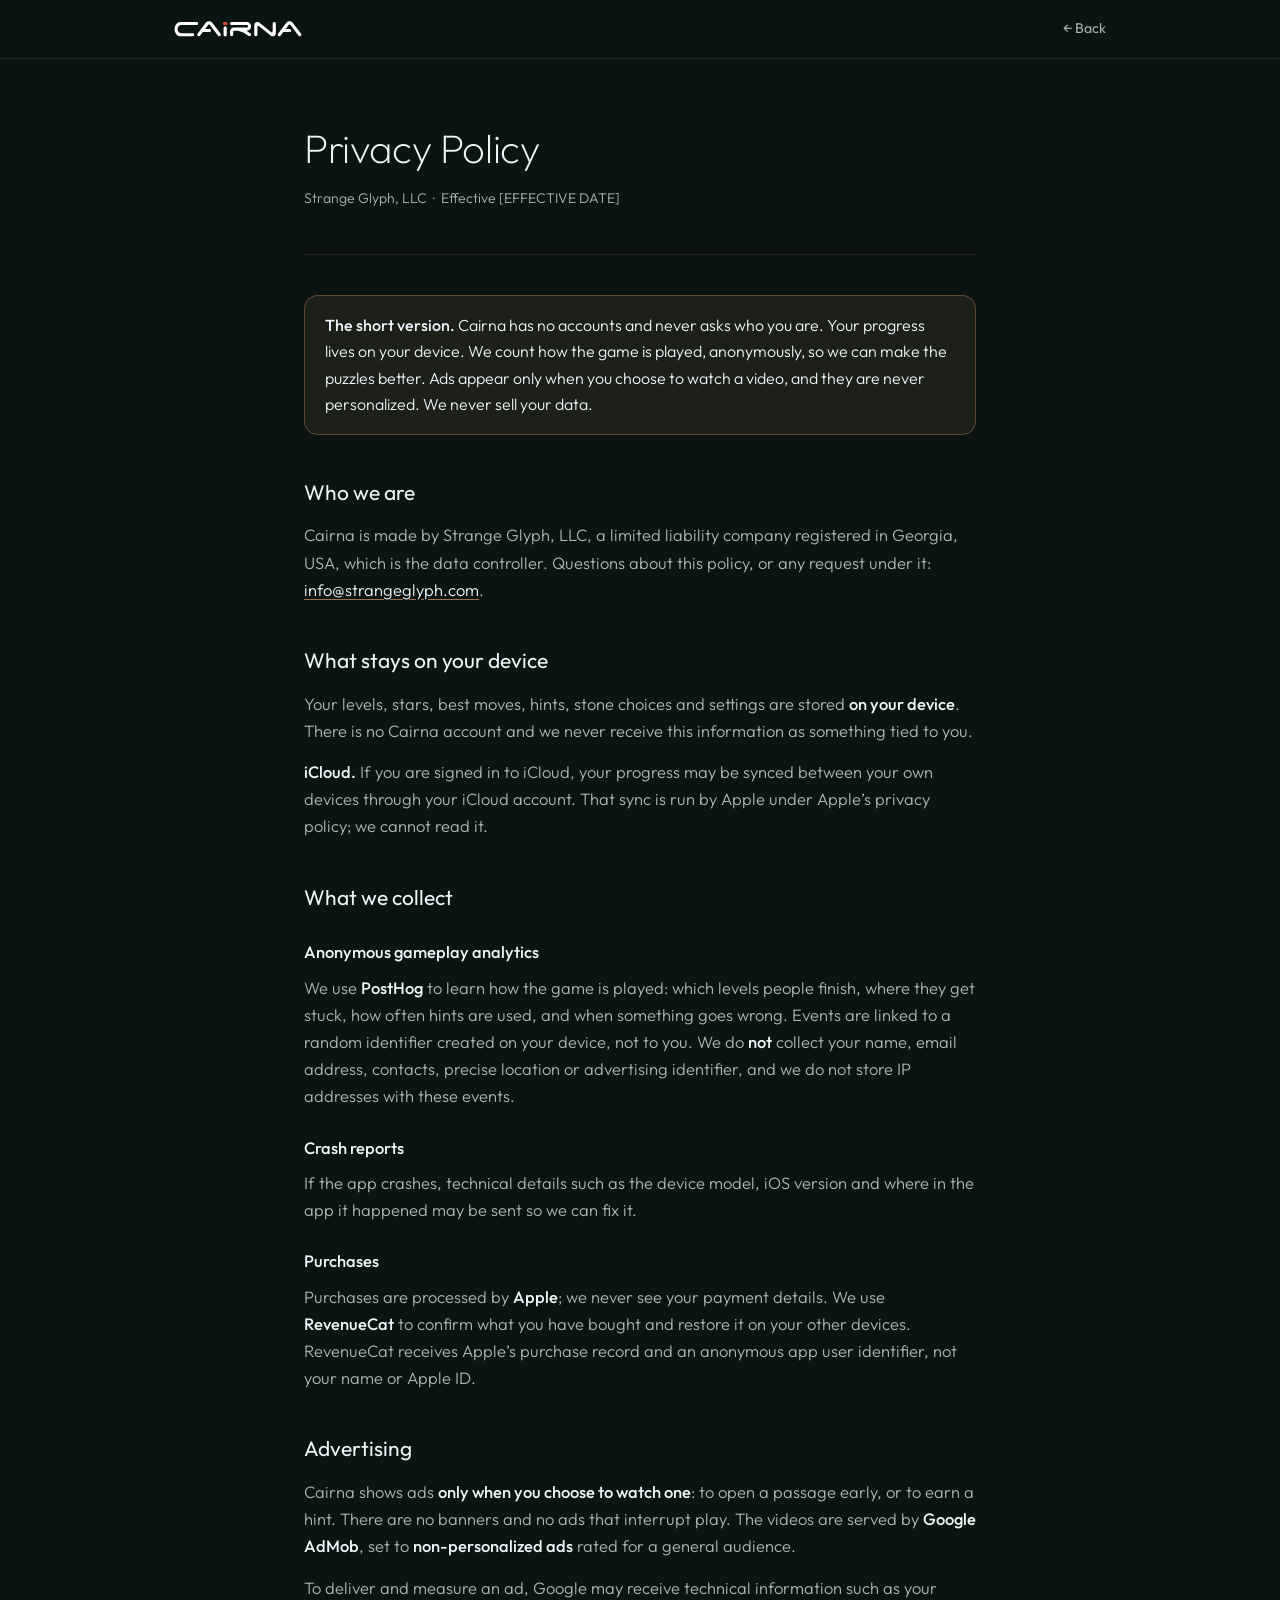
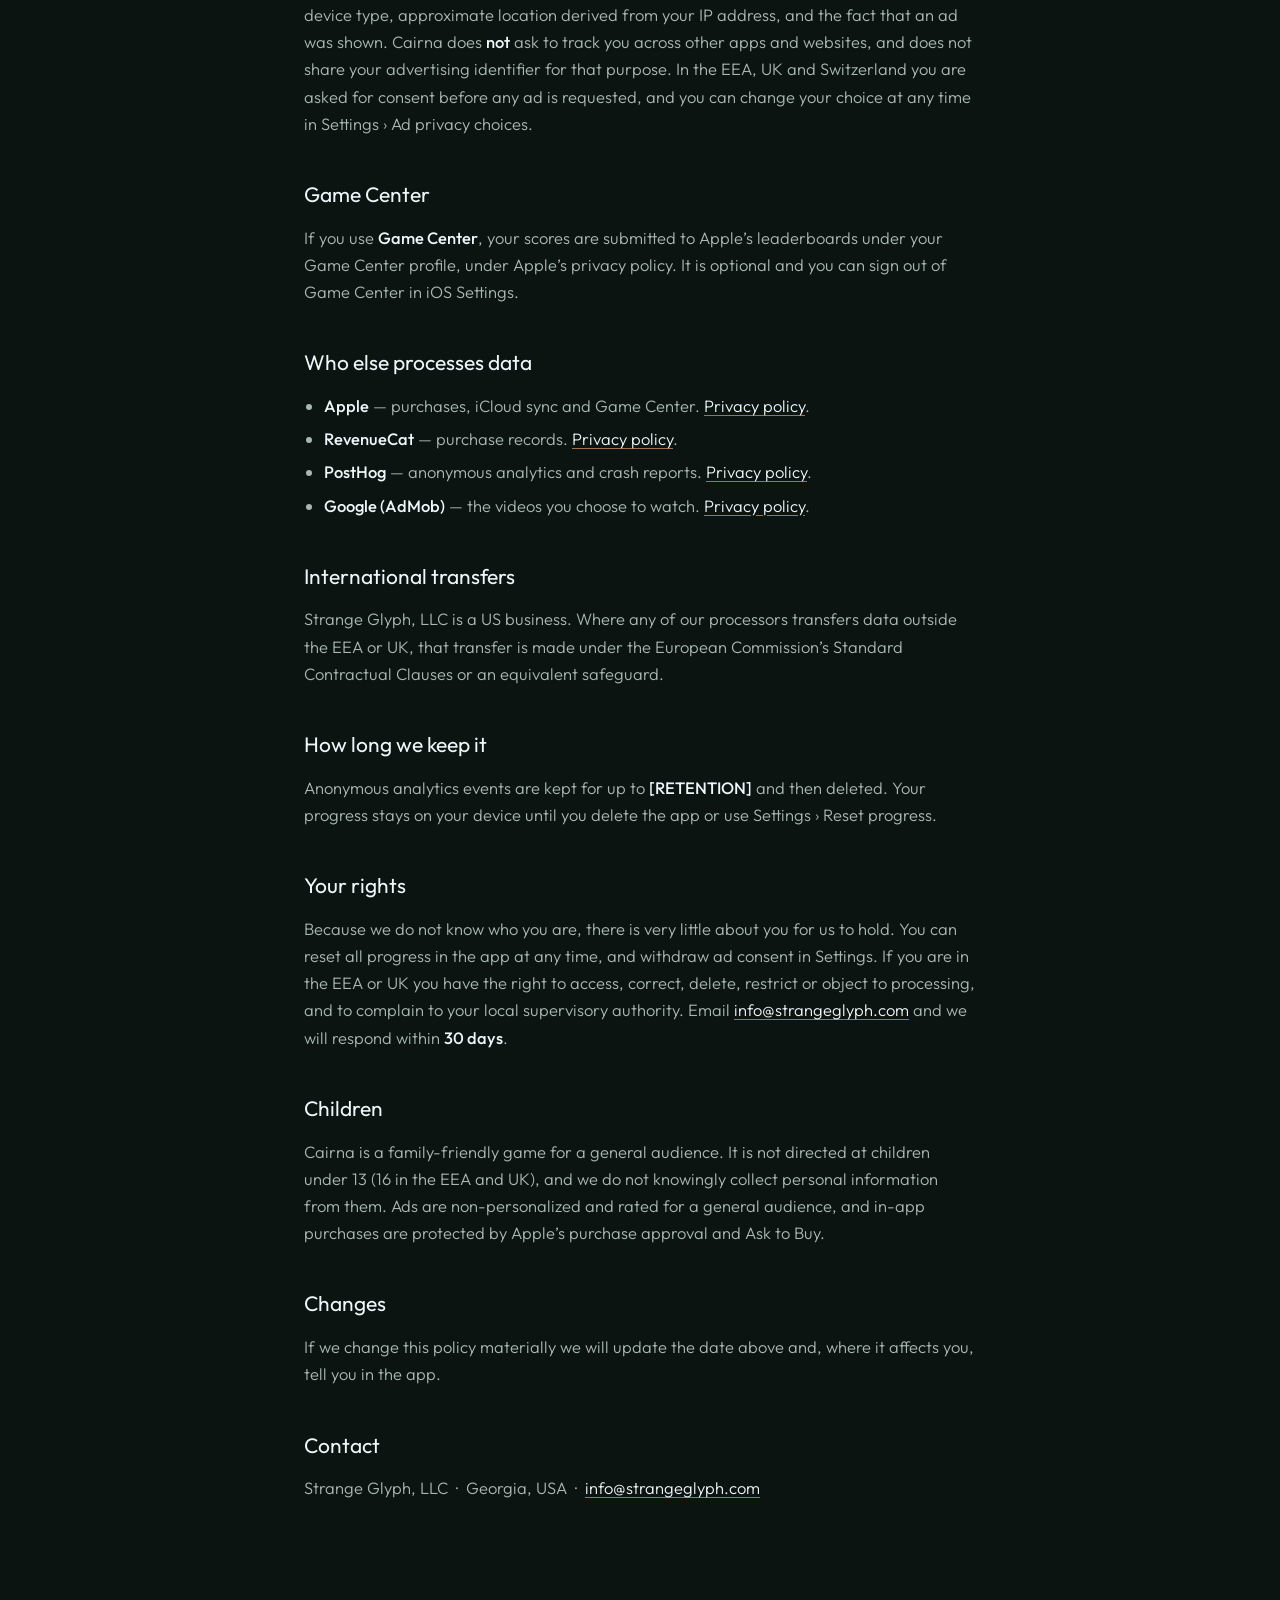
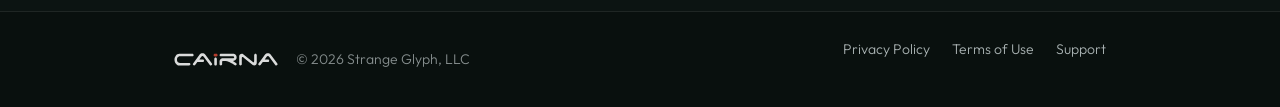
==== privacy.html @ 67776b70 "Cairna marketing site: landing, privacy, terms, support (Dive Tend template, Cairna brand) Co-Author" ====
<!DOCTYPE html>
<html lang="en">
<head>
  <meta charset="UTF-8" />
  <meta name="viewport" content="width=device-width, initial-scale=1.0" />
  <title>Privacy Policy — Cairna</title>
  <meta name="description" content="Cairna privacy policy." />
  <meta name="theme-color" content="#0c1412" />
  <link rel="icon" type="image/png" sizes="32x32" href="favicon.png" />
  <link rel="apple-touch-icon" sizes="180x180" href="apple-touch-icon.png" />
  <meta property="og:image" content="https://cairnagame.com/og-image.jpg" />
  <link rel="preconnect" href="https://fonts.googleapis.com" />
  <link rel="preconnect" href="https://fonts.gstatic.com" crossorigin />
  <link href="https://fonts.googleapis.com/css2?family=Outfit:wght@200;300;400;500&display=swap" rel="stylesheet" />
  <link rel="stylesheet" href="styles.css" />
</head>
<body>

<nav>
  <div class="nav-inner">
    <a href="/" class="nav-logo"><img src="wordmark-white.svg" alt="Cairna" /></a>
    <a href="/" class="nav-back">&larr; Back</a>
  </div>
</nav>

<div class="wrap">
  <div class="page-header">
    <h1>Privacy Policy</h1>
    <p>Strange Glyph, LLC &nbsp;&middot;&nbsp; Effective [EFFECTIVE DATE]</p>
  </div>

  <div class="callout">
    <strong>The short version.</strong> Cairna has no accounts and never asks who you are. Your progress lives on your device. We count how the game is played, anonymously, so we can make the puzzles better. Ads appear only when you choose to watch a video, and they are never personalized. We never sell your data.
  </div>

  <h2>Who we are</h2>
  <p>Cairna is made by Strange Glyph, LLC, a limited liability company registered in Georgia, USA, which is the data controller. Questions about this policy, or any request under it: <a href="mailto:info@strangeglyph.com">info@strangeglyph.com</a>.</p>

  <h2>What stays on your device</h2>
  <p>Your levels, stars, best moves, hints, stone choices and settings are stored <strong>on your device</strong>. There is no Cairna account and we never receive this information as something tied to you.</p>
  <p><strong>iCloud.</strong> If you are signed in to iCloud, your progress may be synced between your own devices through your iCloud account. That sync is run by Apple under Apple&rsquo;s privacy policy; we cannot read it.</p>

  <h2>What we collect</h2>
  <h3>Anonymous gameplay analytics</h3>
  <p>We use <strong>PostHog</strong> to learn how the game is played: which levels people finish, where they get stuck, how often hints are used, and when something goes wrong. Events are linked to a random identifier created on your device, not to you. We do <strong>not</strong> collect your name, email address, contacts, precise location or advertising identifier, and we do not store IP addresses with these events.</p>
  <h3>Crash reports</h3>
  <p>If the app crashes, technical details such as the device model, iOS version and where in the app it happened may be sent so we can fix it.</p>
  <h3>Purchases</h3>
  <p>Purchases are processed by <strong>Apple</strong>; we never see your payment details. We use <strong>RevenueCat</strong> to confirm what you have bought and restore it on your other devices. RevenueCat receives Apple&rsquo;s purchase record and an anonymous app user identifier, not your name or Apple ID.</p>

  <h2>Advertising</h2>
  <p>Cairna shows ads <strong>only when you choose to watch one</strong>: to open a passage early, or to earn a hint. There are no banners and no ads that interrupt play. The videos are served by <strong>Google AdMob</strong>, set to <strong>non-personalized ads</strong> rated for a general audience.</p>
  <p>To deliver and measure an ad, Google may receive technical information such as your device type, approximate location derived from your IP address, and the fact that an ad was shown. Cairna does <strong>not</strong> ask to track you across other apps and websites, and does not share your advertising identifier for that purpose. In the EEA, UK and Switzerland you are asked for consent before any ad is requested, and you can change your choice at any time in Settings &rsaquo; Ad privacy choices.</p>

  <h2>Game Center</h2>
  <p>If you use <strong>Game Center</strong>, your scores are submitted to Apple&rsquo;s leaderboards under your Game Center profile, under Apple&rsquo;s privacy policy. It is optional and you can sign out of Game Center in iOS Settings.</p>

  <h2>Who else processes data</h2>
  <ul>
    <li><strong>Apple</strong> &mdash; purchases, iCloud sync and Game Center. <a href="https://www.apple.com/legal/privacy/" target="_blank" rel="noopener">Privacy policy</a>.</li>
    <li><strong>RevenueCat</strong> &mdash; purchase records. <a href="https://www.revenuecat.com/privacy" target="_blank" rel="noopener">Privacy policy</a>.</li>
    <li><strong>PostHog</strong> &mdash; anonymous analytics and crash reports. <a href="https://posthog.com/privacy" target="_blank" rel="noopener">Privacy policy</a>.</li>
    <li><strong>Google (AdMob)</strong> &mdash; the videos you choose to watch. <a href="https://policies.google.com/privacy" target="_blank" rel="noopener">Privacy policy</a>.</li>
  </ul>

  <h2>International transfers</h2>
  <p>Strange Glyph, LLC is a US business. Where any of our processors transfers data outside the EEA or UK, that transfer is made under the European Commission&rsquo;s Standard Contractual Clauses or an equivalent safeguard.</p>

  <h2>How long we keep it</h2>
  <p>Anonymous analytics events are kept for up to <strong>[RETENTION]</strong> and then deleted. Your progress stays on your device until you delete the app or use Settings &rsaquo; Reset progress.</p>

  <h2>Your rights</h2>
  <p>Because we do not know who you are, there is very little about you for us to hold. You can reset all progress in the app at any time, and withdraw ad consent in Settings. If you are in the EEA or UK you have the right to access, correct, delete, restrict or object to processing, and to complain to your local supervisory authority. Email <a href="mailto:info@strangeglyph.com">info@strangeglyph.com</a> and we will respond within <strong>30 days</strong>.</p>

  <h2>Children</h2>
  <p>Cairna is a family-friendly game for a general audience. It is not directed at children under 13 (16 in the EEA and UK), and we do not knowingly collect personal information from them. Ads are non-personalized and rated for a general audience, and in-app purchases are protected by Apple&rsquo;s purchase approval and Ask to Buy.</p>

  <h2>Changes</h2>
  <p>If we change this policy materially we will update the date above and, where it affects you, tell you in the app.</p>

  <h2>Contact</h2>
  <p>Strange Glyph, LLC &nbsp;&middot;&nbsp; Georgia, USA &nbsp;&middot;&nbsp; <a href="mailto:info@strangeglyph.com">info@strangeglyph.com</a></p>

</div>

<footer>
  <div class="footer-inner">
    <div class="footer-left">
      <a href="/" class="footer-mark"><img src="wordmark-white.svg" alt="Cairna" /></a>
      <div class="footer-copy">&copy; 2026 Strange Glyph, LLC</div>
    </div>
    <ul class="footer-links">
      <li><a href="privacy.html">Privacy Policy</a></li>
      <li><a href="terms.html">Terms of Use</a></li>
      <li><a href="support.html">Support</a></li>
    </ul>
  </div>
</footer>

</body>
</html>
---- styles.css ----
/* Cairna — marketing site, the document pages (privacy.html, terms.html, support.html).
 *
 * Same page vocabulary as the Dive Tend and ClearNight sites, in Cairna's own
 * brand: dark forest tones and Outfit. Dark like index.html, so following a footer
 * link never flips the reader from a dark page to a white one. The tokens match
 * index.html's names so the two cannot drift on color. index.html keeps its own
 * inline styles and does not link this file.
 */

*, *::before, *::after { box-sizing: border-box; margin: 0; padding: 0; }

:root {
  --bg: #0c1412;
  --card: rgba(255,255,255,0.045);
  --border: rgba(255,255,255,0.09);
  --ink: #edf6f8;
  --sub: #a8b7b2;          /* a touch lighter than the landing page: long reading */
  --acc: #ffb37a;
  --font: 'Outfit', system-ui, -apple-system, sans-serif;
}

html { scroll-behavior: smooth; }

body {
  background: var(--bg); color: var(--ink); font-family: var(--font);
  font-size: 16.5px; line-height: 1.65; font-weight: 300;
  -webkit-font-smoothing: antialiased;
}

/* ---------- chrome ---------- */

nav {
  position: sticky; top: 0; z-index: 100;
  background: rgba(12,20,18,0.8); backdrop-filter: saturate(160%) blur(16px);
  border-bottom: 1px solid var(--border);
}
.nav-inner { max-width: 980px; margin: 0 auto; padding: 0 24px; height: 58px; display: flex; align-items: center; gap: 24px; }
.nav-logo { display: flex; align-items: center; text-decoration: none; }
.nav-logo img { height: 16px; width: auto; display: block; }
/* A document page gets the mark and one way back; Privacy, Terms and Support all live in the footer. */
.nav-back { margin-left: auto; font-size: 14px; font-weight: 400; color: var(--sub); text-decoration: none; }
.nav-back:hover { color: var(--ink); }

footer { border-top: 1px solid var(--border); background: #09100e; color: rgba(237,246,248,0.55); }
.footer-inner { max-width: 980px; margin: 0 auto; padding: 26px 24px; display: flex; align-items: center; justify-content: space-between; gap: 18px; flex-wrap: wrap; font-size: 14px; }
.footer-left { display: flex; align-items: center; gap: 18px; flex-wrap: wrap; }
.footer-mark img { height: 13px; width: auto; display: block; opacity: 0.85; }
.footer-links { display: flex; gap: 22px; list-style: none; }
.footer-links a { color: rgba(237,246,248,0.7); text-decoration: none; }
.footer-links a:hover { color: #fff; }

/* ---------- document pages ---------- */

.wrap { max-width: 720px; margin: 0 auto; padding: 56px 24px 96px; }

.page-header { margin-bottom: 40px; padding-bottom: 30px; border-bottom: 1px solid var(--border); }
.page-header h1 { font-size: 40px; font-weight: 200; letter-spacing: -0.01em; margin-bottom: 6px; }
.page-header p { font-size: 14px; color: var(--sub); }

h2 { font-size: 21px; font-weight: 400; color: var(--ink); margin: 40px 0 12px; }
h3 { font-size: 16.5px; font-weight: 500; color: var(--ink); margin: 24px 0 8px; }

p { margin-bottom: 14px; color: var(--sub); }
strong { color: var(--ink); font-weight: 500; }

ul { margin: 0 0 14px 20px; color: var(--sub); }
ul li { margin-bottom: 6px; }

/* The ink carries the link and the underline does the rest; the accent alone is too light for body links. */
a { color: var(--ink); text-decoration: underline; text-decoration-color: rgba(255,179,122,0.6); text-underline-offset: 3px; }
a:hover { text-decoration-color: var(--acc); }

.callout {
  background: rgba(255,179,122,0.07); border: 1px solid rgba(255,179,122,0.28);
  border-radius: 14px; padding: 16px 20px; margin: 24px 0; font-size: 16px;
}
.callout p:last-child { margin-bottom: 0; }

table { width: 100%; border-collapse: collapse; margin: 18px 0 22px; font-size: 15px; }
th, td { text-align: left; padding: 10px 12px; border-bottom: 1px solid var(--border); }
th { color: var(--ink); font-weight: 500; font-size: 12px; text-transform: uppercase; letter-spacing: 0.08em; }
td { color: var(--sub); }

/* Support: question and answer blocks */
.faq { margin-top: 8px; }
.faq h3 { margin-top: 30px; }

.contact-card {
  background: var(--card); border: 1px solid var(--border); border-radius: 18px;
  padding: 22px 24px; margin: 8px 0 12px;
}
.contact-card .big { font-size: 22px; font-weight: 300; color: var(--ink); }

@media (max-width: 560px) {
  .wrap { padding: 40px 20px 72px; }
  .page-header h1 { font-size: 32px; }
}
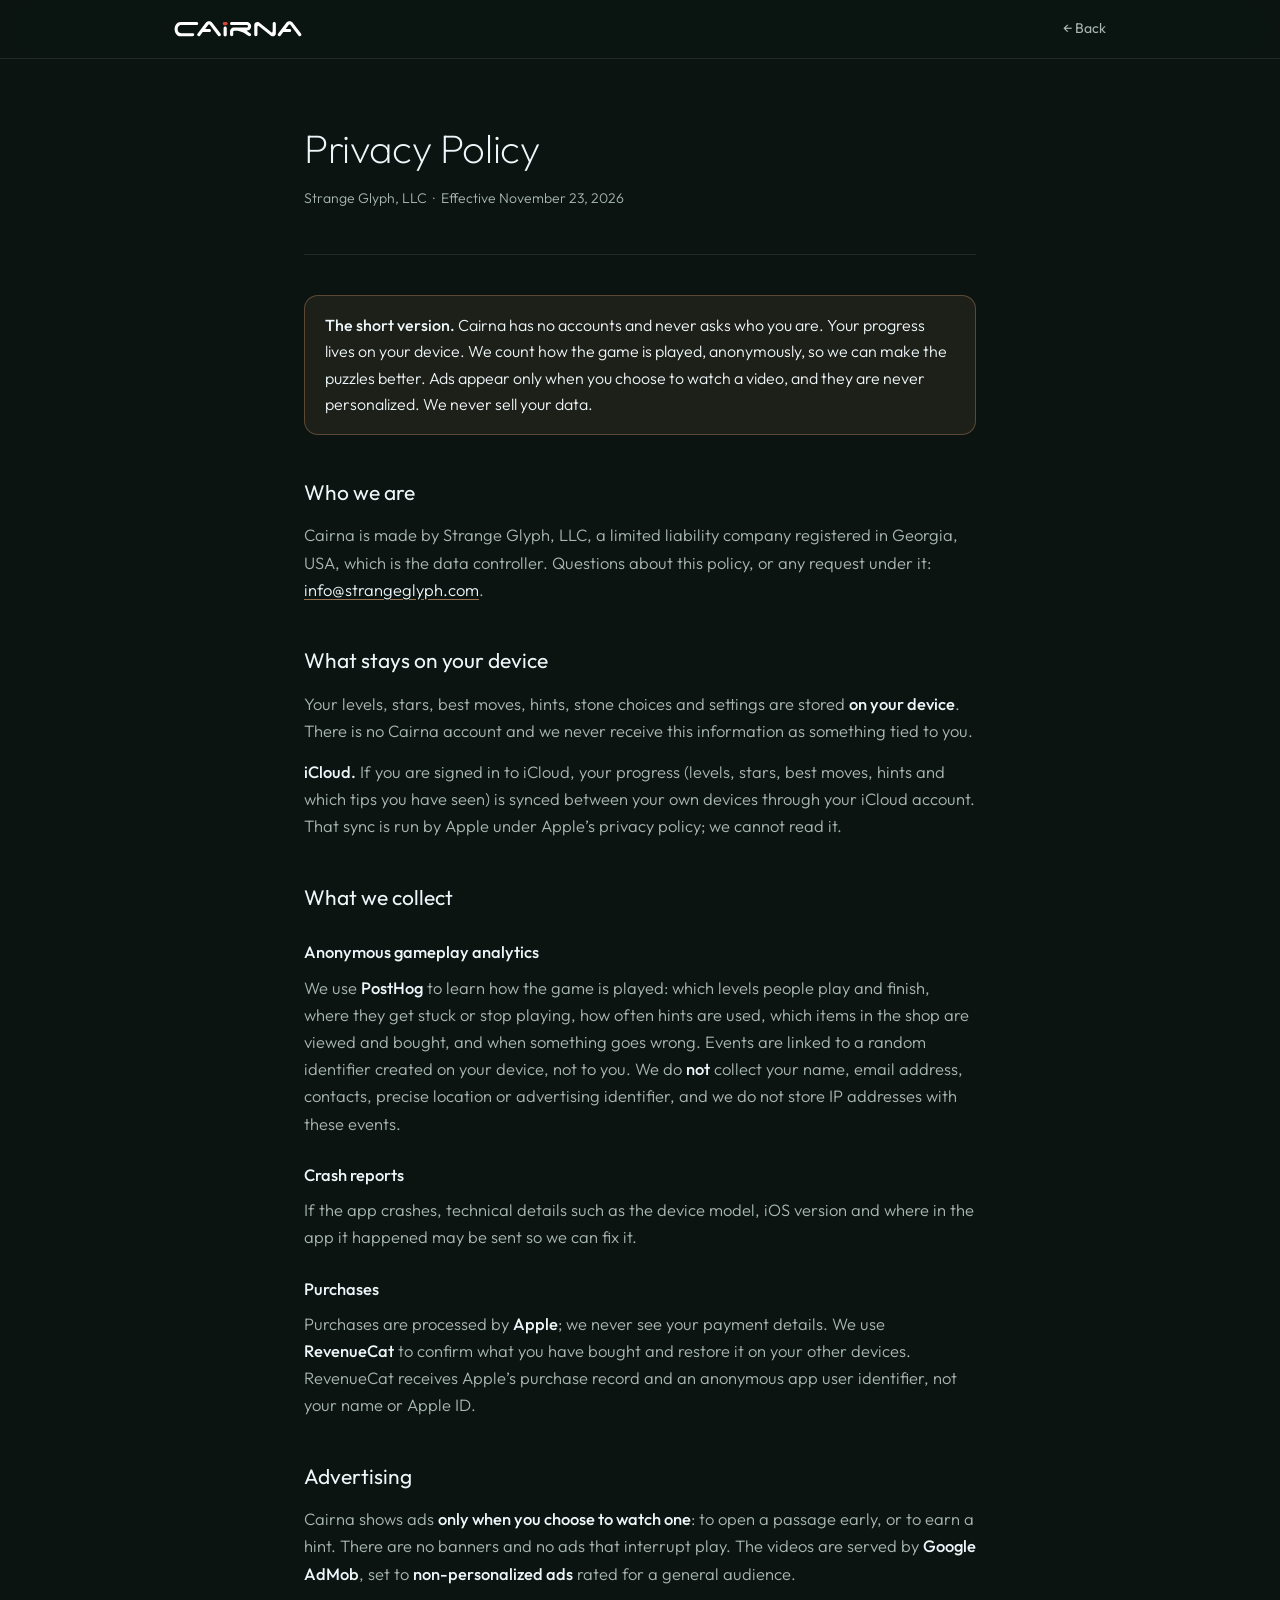
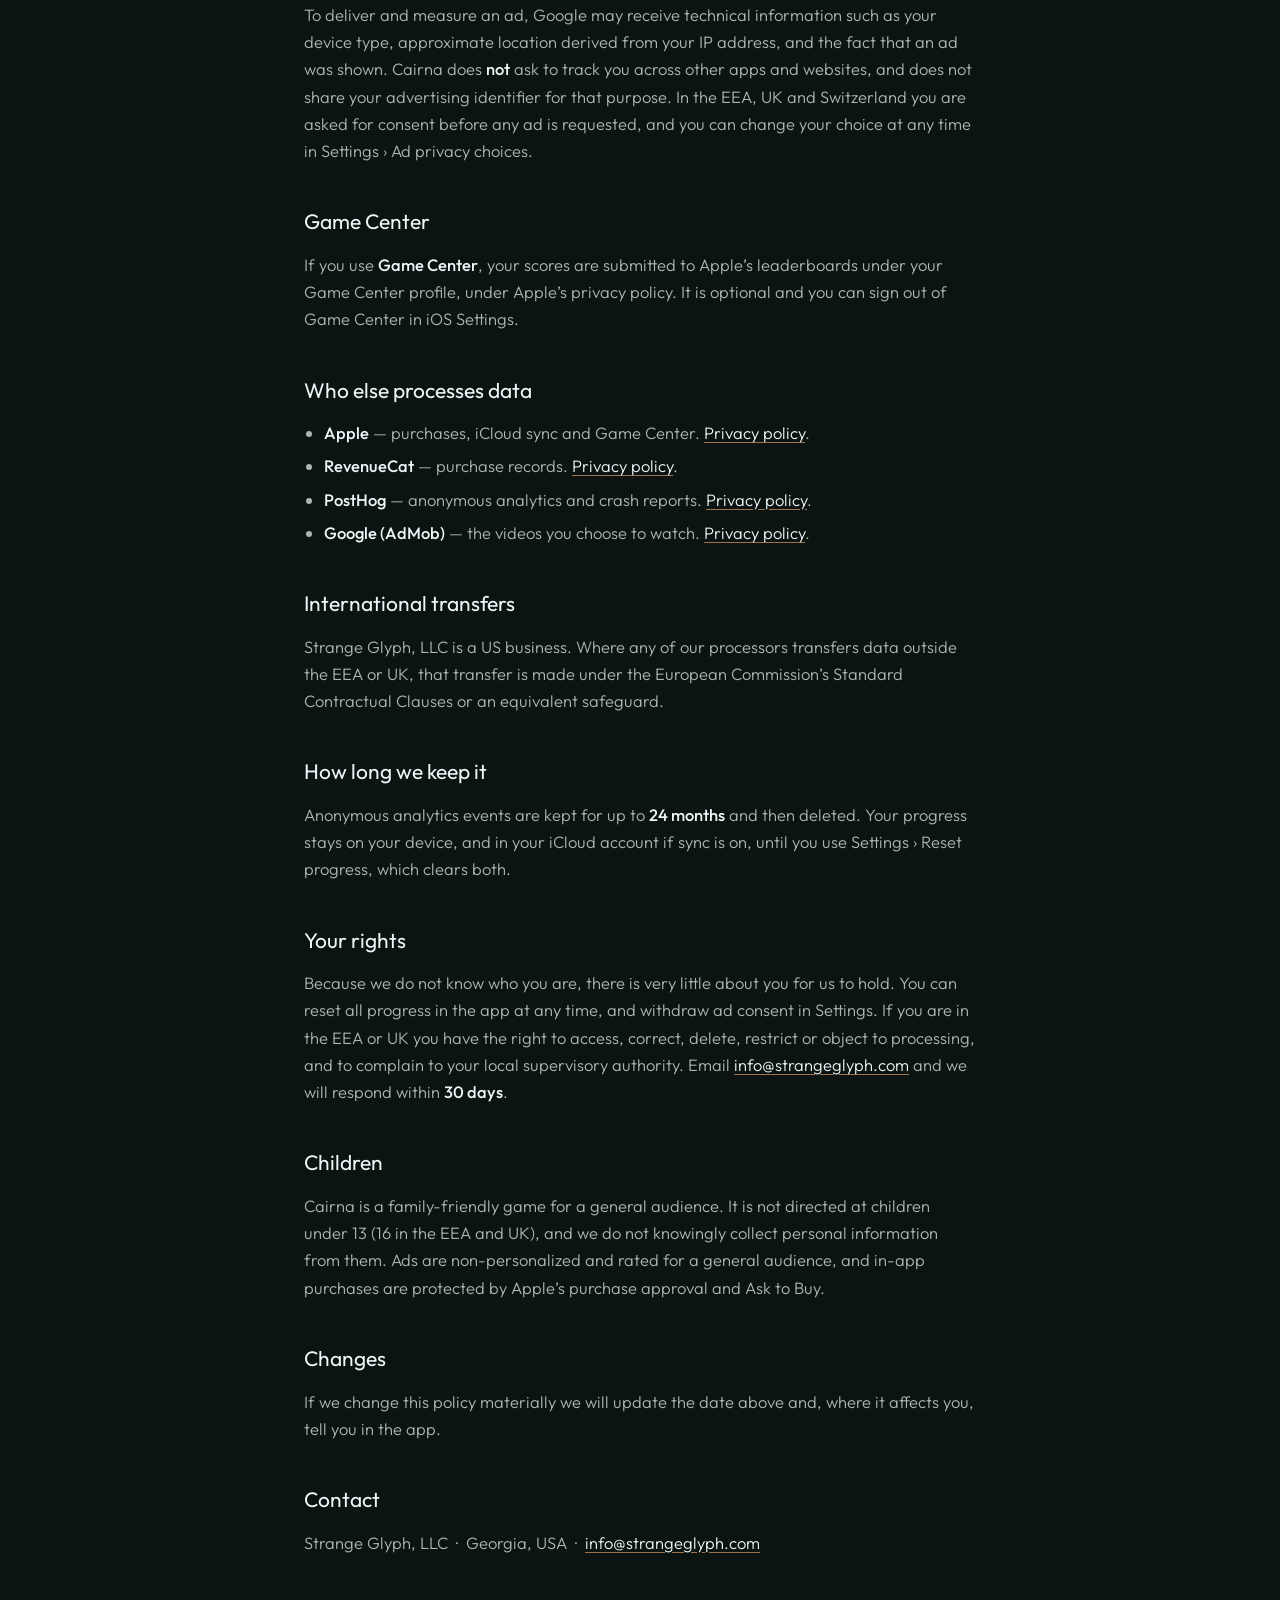
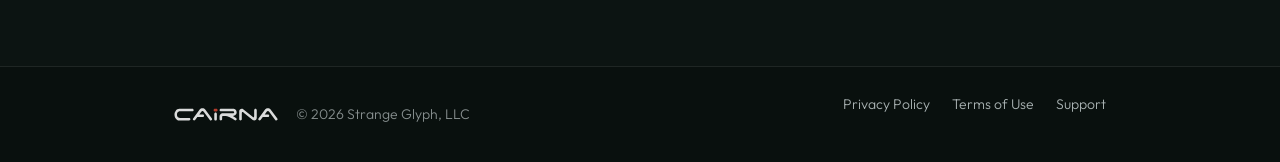
==== commit 2aa22695: "Privacy policy: effective date, 24-month retention, iCloud sync and analytics as built" ====
--- a/privacy.html
+++ b/privacy.html
@@ -26,7 +26,7 @@
 <div class="wrap">
   <div class="page-header">
     <h1>Privacy Policy</h1>
-    <p>Strange Glyph, LLC &nbsp;&middot;&nbsp; Effective [EFFECTIVE DATE]</p>
+    <p>Strange Glyph, LLC &nbsp;&middot;&nbsp; Effective November 23, 2026</p>
   </div>
 
   <div class="callout">
@@ -38,11 +38,11 @@
 
   <h2>What stays on your device</h2>
   <p>Your levels, stars, best moves, hints, stone choices and settings are stored <strong>on your device</strong>. There is no Cairna account and we never receive this information as something tied to you.</p>
-  <p><strong>iCloud.</strong> If you are signed in to iCloud, your progress may be synced between your own devices through your iCloud account. That sync is run by Apple under Apple&rsquo;s privacy policy; we cannot read it.</p>
+  <p><strong>iCloud.</strong> If you are signed in to iCloud, your progress (levels, stars, best moves, hints and which tips you have seen) is synced between your own devices through your iCloud account. That sync is run by Apple under Apple&rsquo;s privacy policy; we cannot read it.</p>
 
   <h2>What we collect</h2>
   <h3>Anonymous gameplay analytics</h3>
-  <p>We use <strong>PostHog</strong> to learn how the game is played: which levels people finish, where they get stuck, how often hints are used, and when something goes wrong. Events are linked to a random identifier created on your device, not to you. We do <strong>not</strong> collect your name, email address, contacts, precise location or advertising identifier, and we do not store IP addresses with these events.</p>
+  <p>We use <strong>PostHog</strong> to learn how the game is played: which levels people play and finish, where they get stuck or stop playing, how often hints are used, which items in the shop are viewed and bought, and when something goes wrong. Events are linked to a random identifier created on your device, not to you. We do <strong>not</strong> collect your name, email address, contacts, precise location or advertising identifier, and we do not store IP addresses with these events.</p>
   <h3>Crash reports</h3>
   <p>If the app crashes, technical details such as the device model, iOS version and where in the app it happened may be sent so we can fix it.</p>
   <h3>Purchases</h3>
@@ -67,7 +67,7 @@
   <p>Strange Glyph, LLC is a US business. Where any of our processors transfers data outside the EEA or UK, that transfer is made under the European Commission&rsquo;s Standard Contractual Clauses or an equivalent safeguard.</p>
 
   <h2>How long we keep it</h2>
-  <p>Anonymous analytics events are kept for up to <strong>[RETENTION]</strong> and then deleted. Your progress stays on your device until you delete the app or use Settings &rsaquo; Reset progress.</p>
+  <p>Anonymous analytics events are kept for up to <strong>24 months</strong> and then deleted. Your progress stays on your device, and in your iCloud account if sync is on, until you use Settings &rsaquo; Reset progress, which clears both.</p>
 
   <h2>Your rights</h2>
   <p>Because we do not know who you are, there is very little about you for us to hold. You can reset all progress in the app at any time, and withdraw ad consent in Settings. If you are in the EEA or UK you have the right to access, correct, delete, restrict or object to processing, and to complain to your local supervisory authority. Email <a href="mailto:info@strangeglyph.com">info@strangeglyph.com</a> and we will respond within <strong>30 days</strong>.</p>
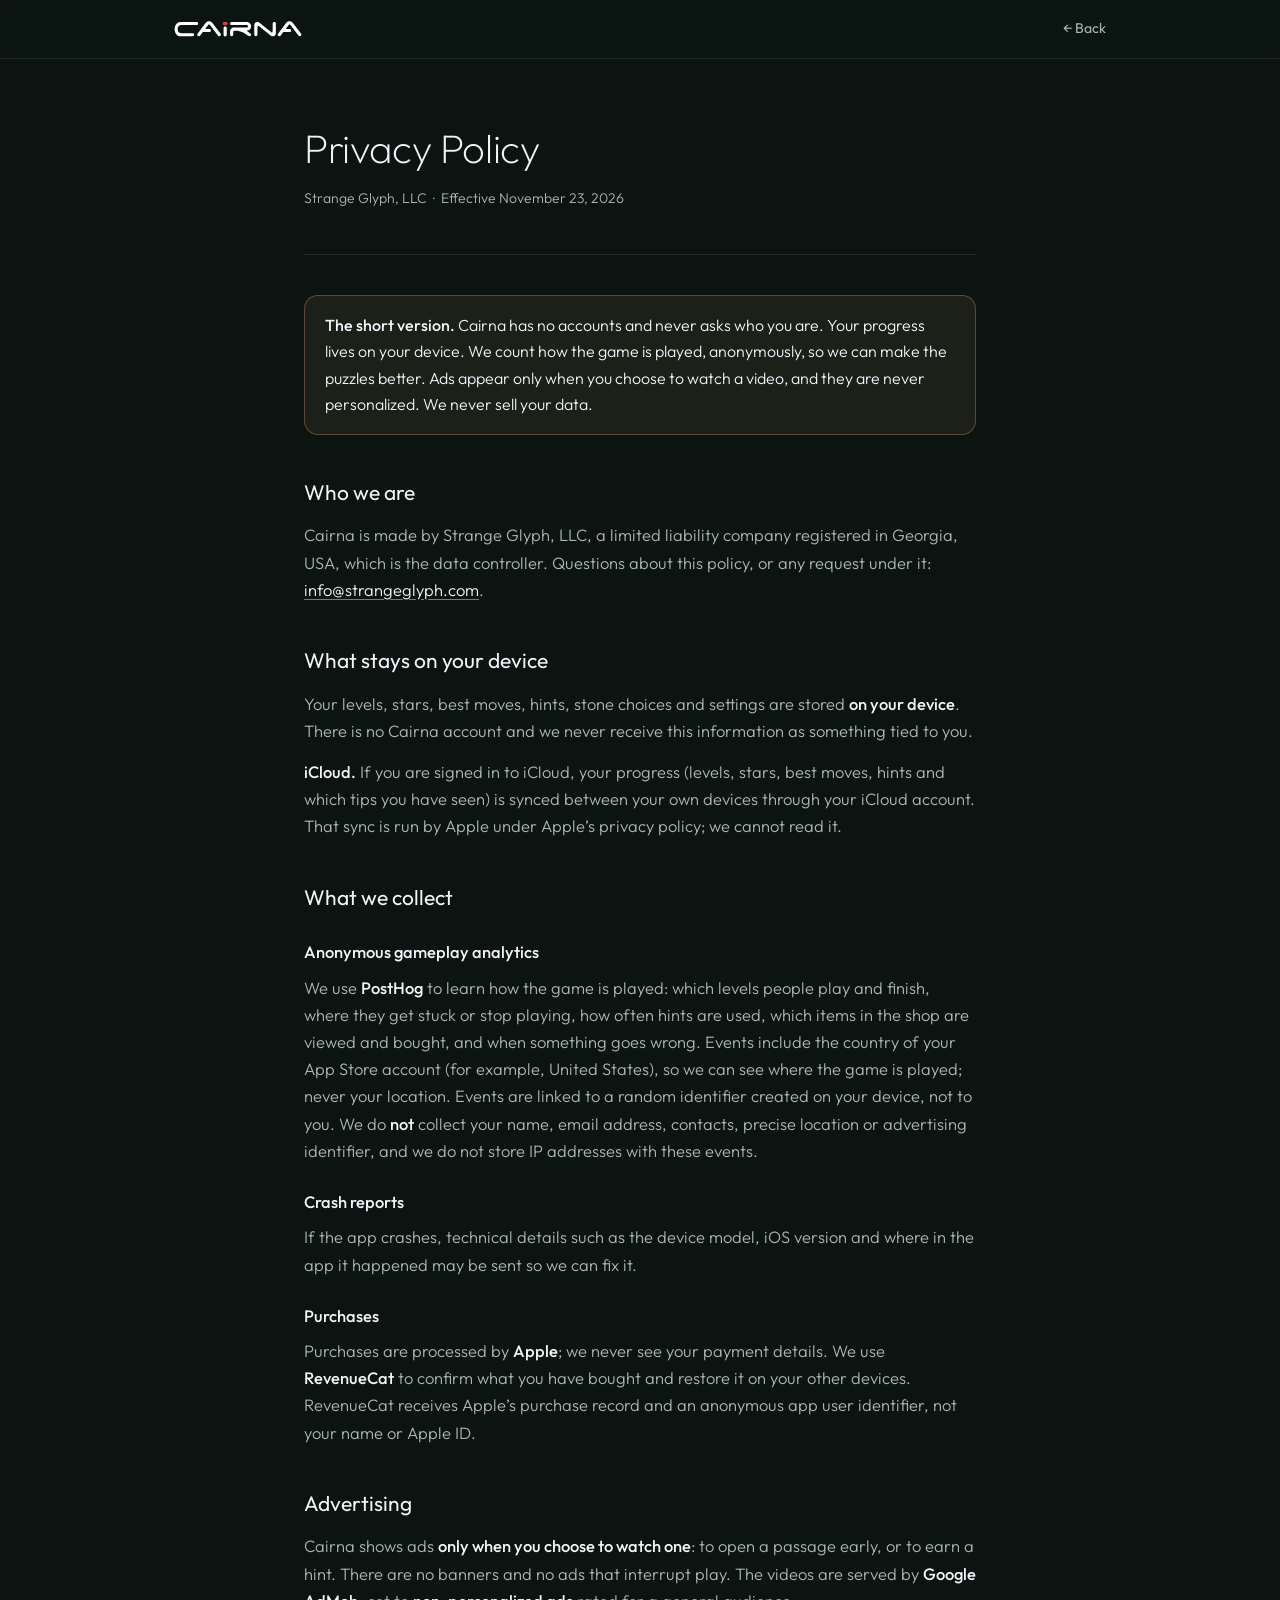
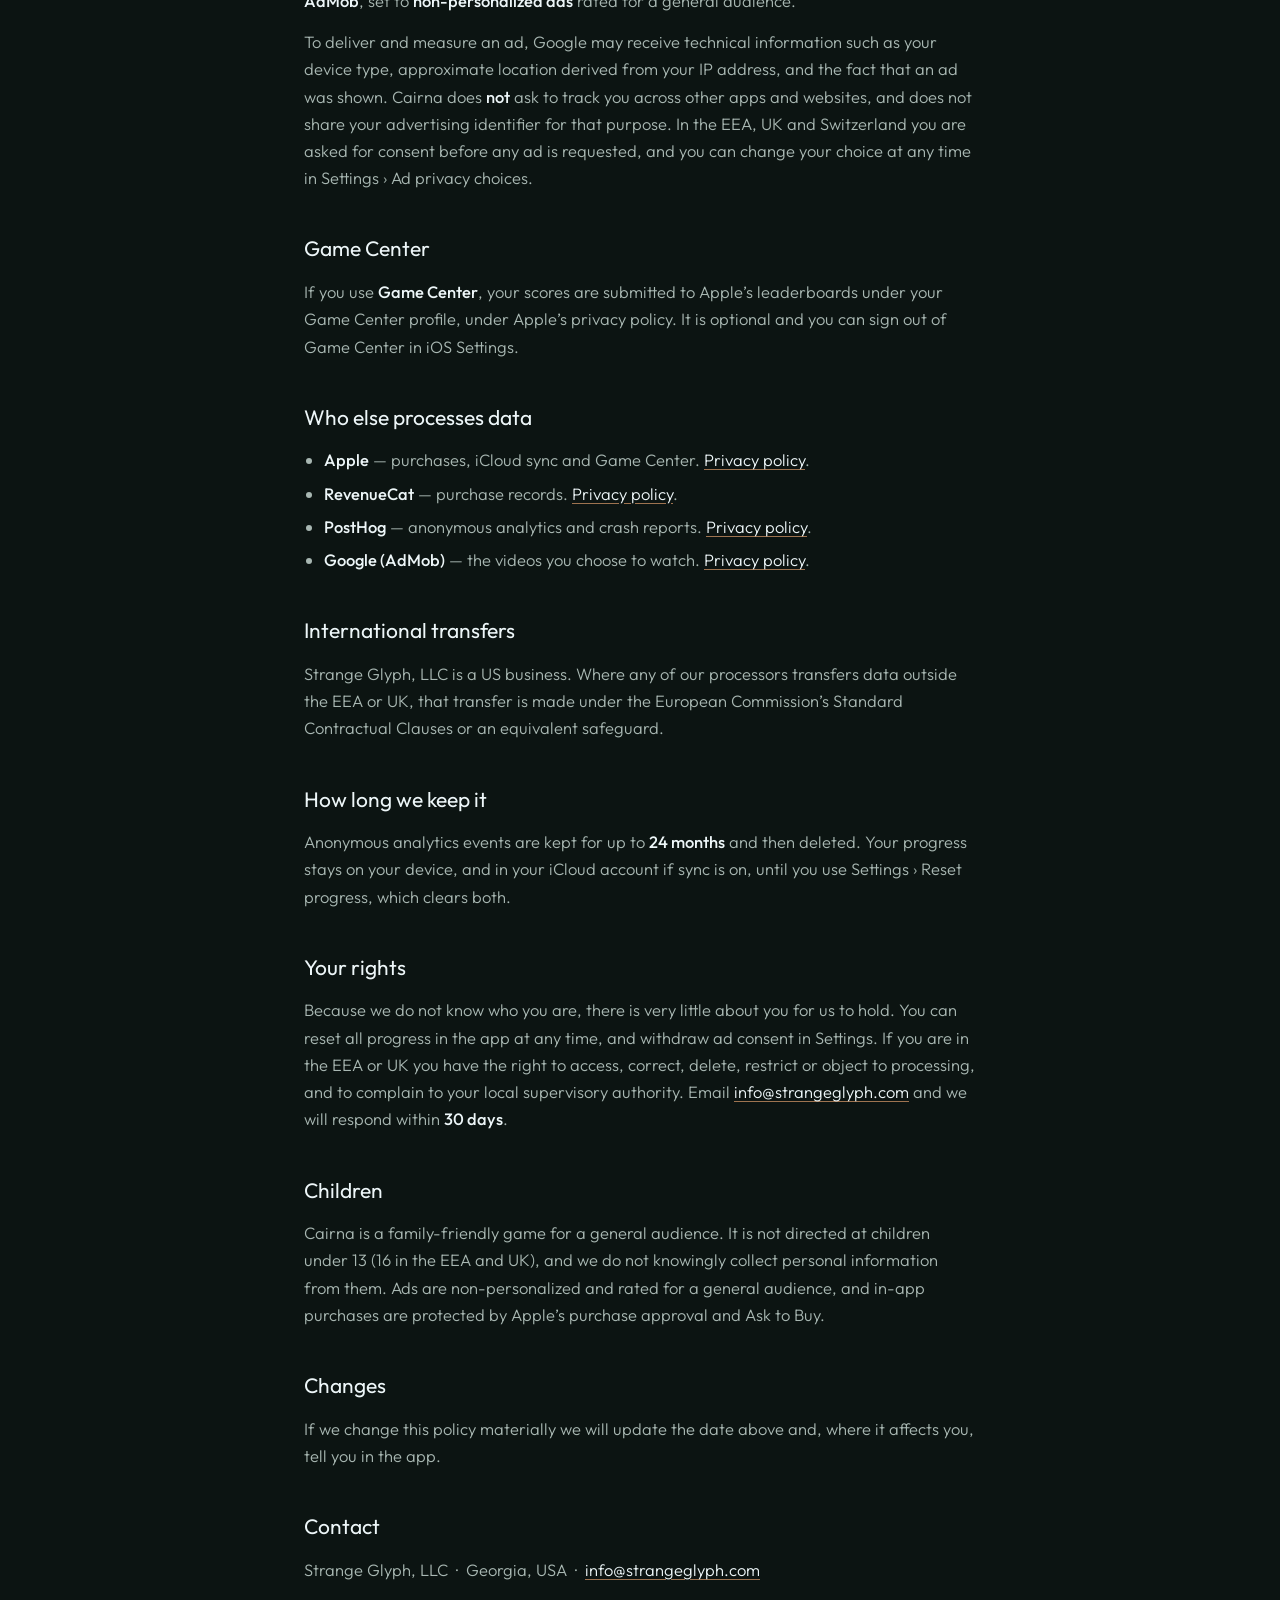
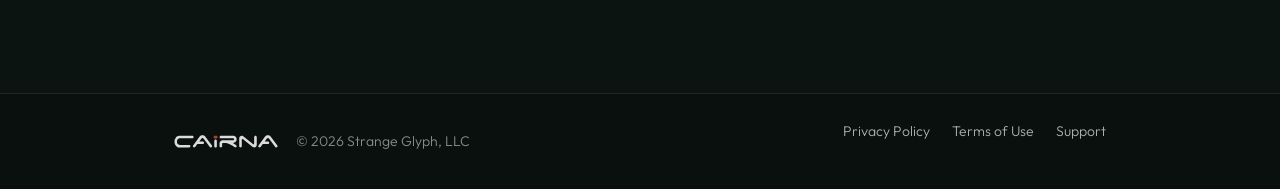
==== commit b55607fe: "Privacy: App Store country on analytics events" ====
--- a/privacy.html
+++ b/privacy.html
@@ -42,7 +42,7 @@
 
   <h2>What we collect</h2>
   <h3>Anonymous gameplay analytics</h3>
-  <p>We use <strong>PostHog</strong> to learn how the game is played: which levels people play and finish, where they get stuck or stop playing, how often hints are used, which items in the shop are viewed and bought, and when something goes wrong. Events are linked to a random identifier created on your device, not to you. We do <strong>not</strong> collect your name, email address, contacts, precise location or advertising identifier, and we do not store IP addresses with these events.</p>
+  <p>We use <strong>PostHog</strong> to learn how the game is played: which levels people play and finish, where they get stuck or stop playing, how often hints are used, which items in the shop are viewed and bought, and when something goes wrong. Events include the country of your App Store account (for example, United States), so we can see where the game is played; never your location. Events are linked to a random identifier created on your device, not to you. We do <strong>not</strong> collect your name, email address, contacts, precise location or advertising identifier, and we do not store IP addresses with these events.</p>
   <h3>Crash reports</h3>
   <p>If the app crashes, technical details such as the device model, iOS version and where in the app it happened may be sent so we can fix it.</p>
   <h3>Purchases</h3>
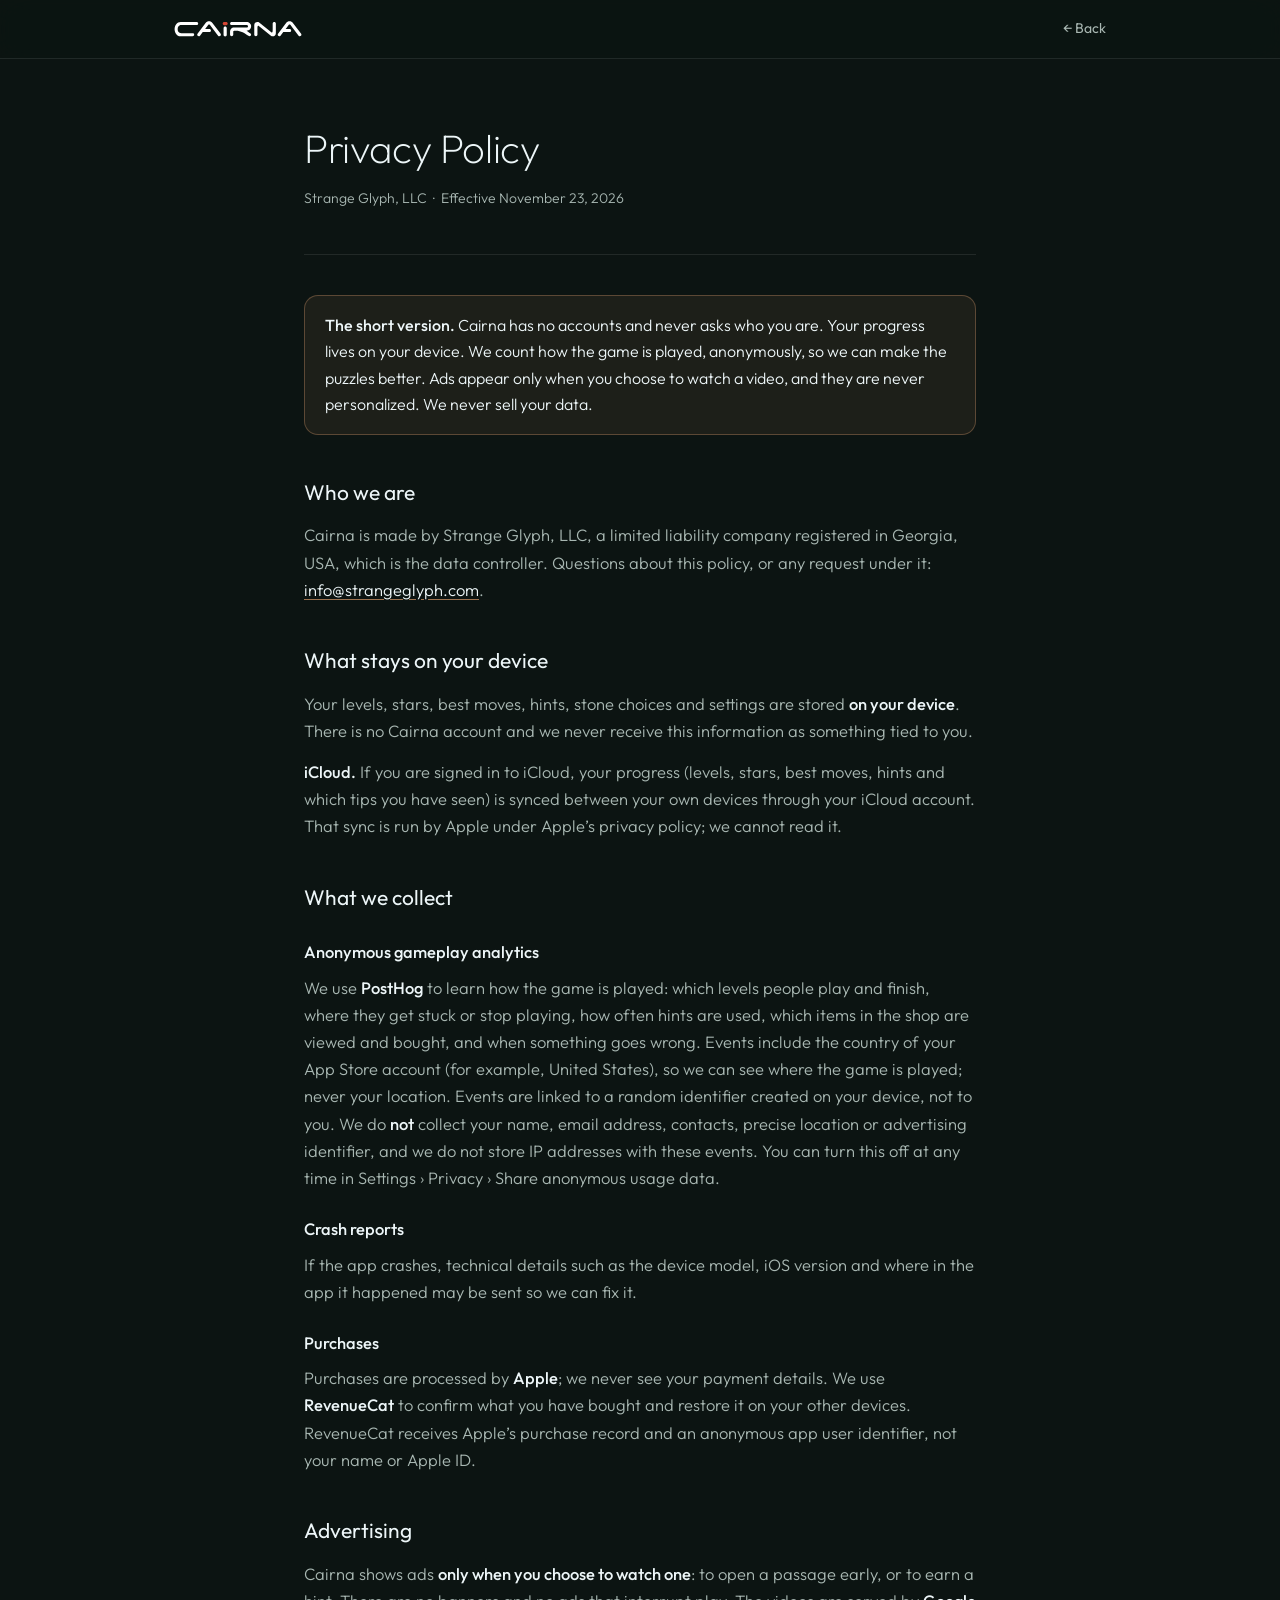
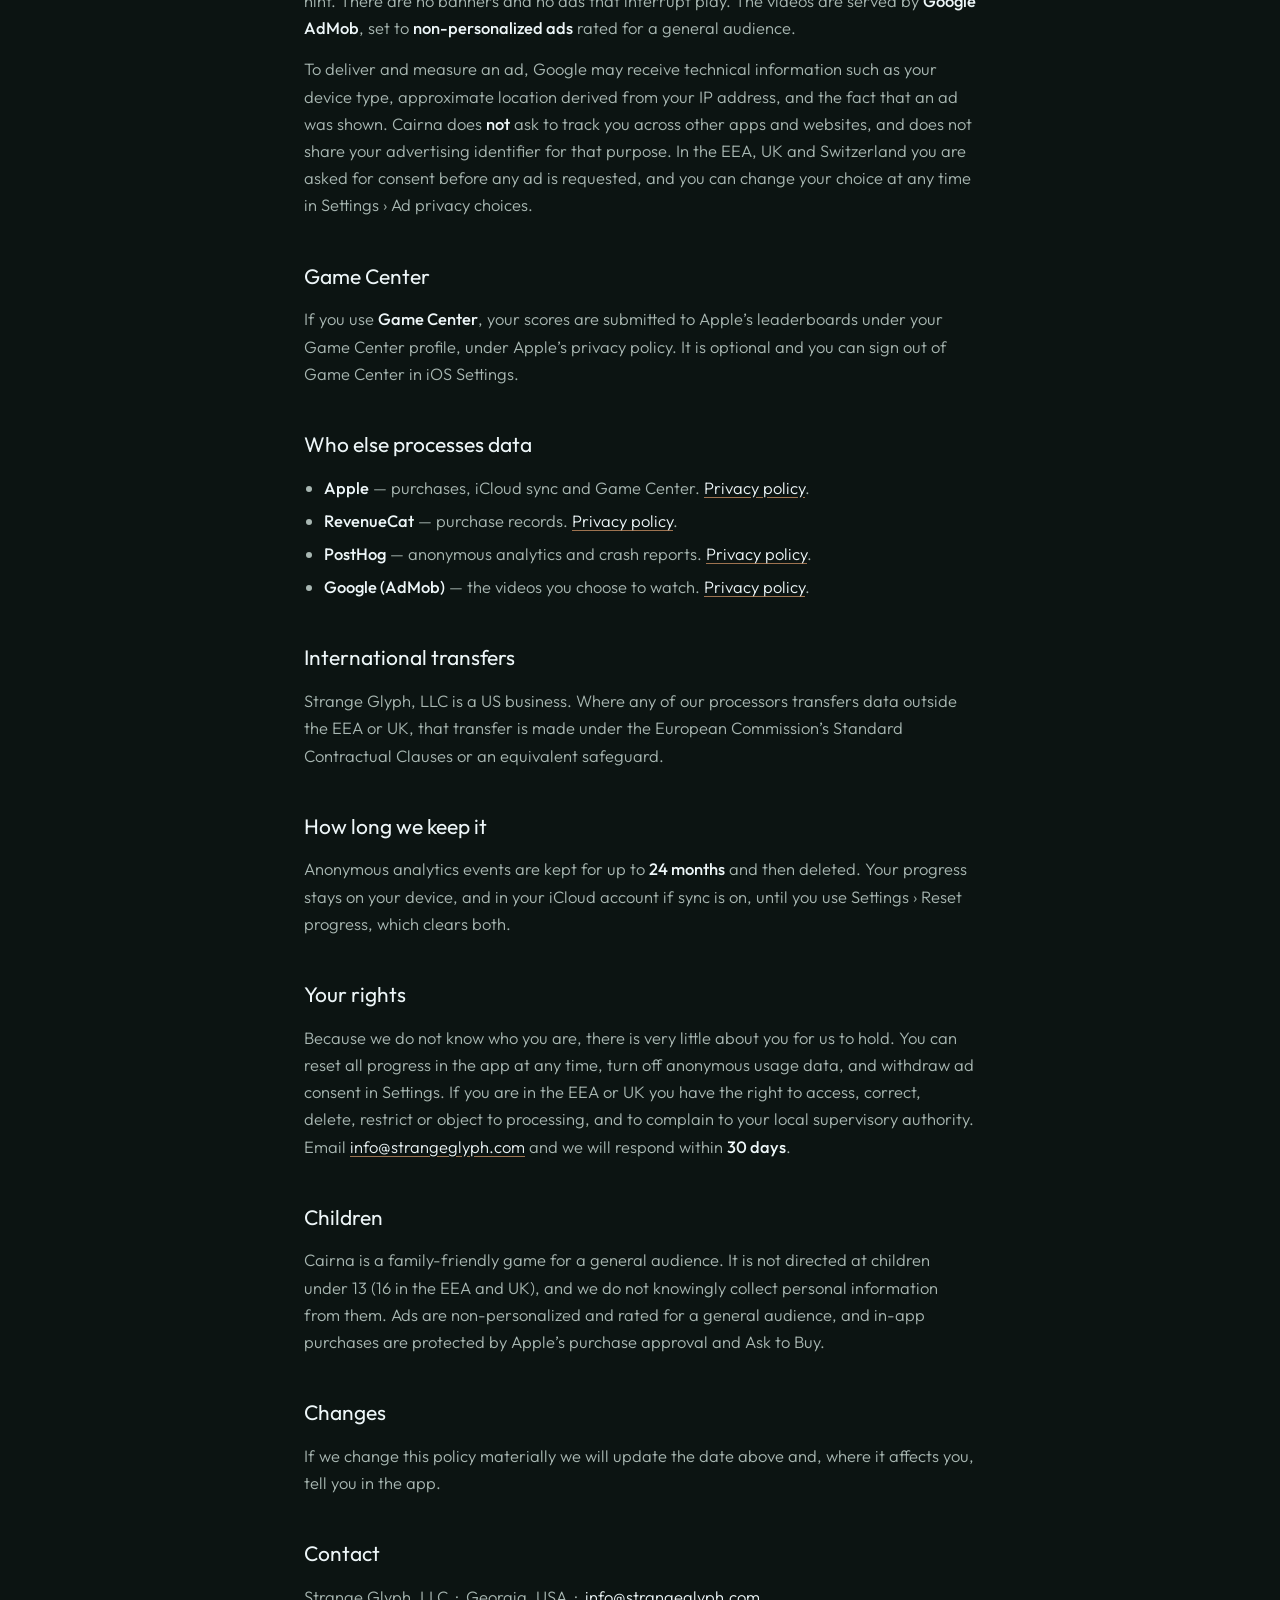
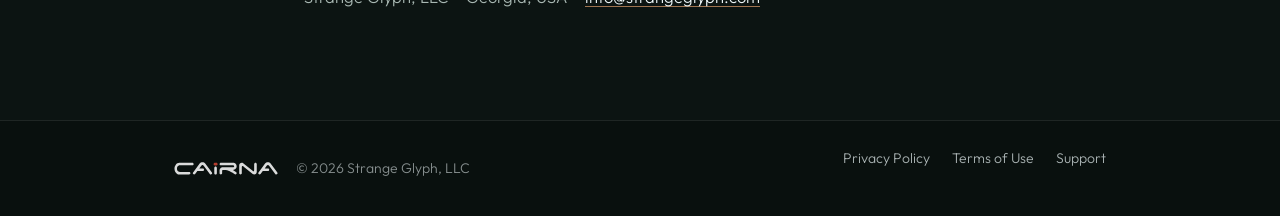
==== commit e093d48a: "Privacy: analytics can be turned off in Settings Co-Authored-By: Claude Opus 5.5 <noreply@anthropic." ====
--- a/privacy.html
+++ b/privacy.html
@@ -42,7 +42,7 @@
 
   <h2>What we collect</h2>
   <h3>Anonymous gameplay analytics</h3>
-  <p>We use <strong>PostHog</strong> to learn how the game is played: which levels people play and finish, where they get stuck or stop playing, how often hints are used, which items in the shop are viewed and bought, and when something goes wrong. Events include the country of your App Store account (for example, United States), so we can see where the game is played; never your location. Events are linked to a random identifier created on your device, not to you. We do <strong>not</strong> collect your name, email address, contacts, precise location or advertising identifier, and we do not store IP addresses with these events.</p>
+  <p>We use <strong>PostHog</strong> to learn how the game is played: which levels people play and finish, where they get stuck or stop playing, how often hints are used, which items in the shop are viewed and bought, and when something goes wrong. Events include the country of your App Store account (for example, United States), so we can see where the game is played; never your location. Events are linked to a random identifier created on your device, not to you. We do <strong>not</strong> collect your name, email address, contacts, precise location or advertising identifier, and we do not store IP addresses with these events. You can turn this off at any time in Settings &rsaquo; Privacy &rsaquo; Share anonymous usage data.</p>
   <h3>Crash reports</h3>
   <p>If the app crashes, technical details such as the device model, iOS version and where in the app it happened may be sent so we can fix it.</p>
   <h3>Purchases</h3>
@@ -70,7 +70,7 @@
   <p>Anonymous analytics events are kept for up to <strong>24 months</strong> and then deleted. Your progress stays on your device, and in your iCloud account if sync is on, until you use Settings &rsaquo; Reset progress, which clears both.</p>
 
   <h2>Your rights</h2>
-  <p>Because we do not know who you are, there is very little about you for us to hold. You can reset all progress in the app at any time, and withdraw ad consent in Settings. If you are in the EEA or UK you have the right to access, correct, delete, restrict or object to processing, and to complain to your local supervisory authority. Email <a href="mailto:info@strangeglyph.com">info@strangeglyph.com</a> and we will respond within <strong>30 days</strong>.</p>
+  <p>Because we do not know who you are, there is very little about you for us to hold. You can reset all progress in the app at any time, turn off anonymous usage data, and withdraw ad consent in Settings. If you are in the EEA or UK you have the right to access, correct, delete, restrict or object to processing, and to complain to your local supervisory authority. Email <a href="mailto:info@strangeglyph.com">info@strangeglyph.com</a> and we will respond within <strong>30 days</strong>.</p>
 
   <h2>Children</h2>
   <p>Cairna is a family-friendly game for a general audience. It is not directed at children under 13 (16 in the EEA and UK), and we do not knowingly collect personal information from them. Ads are non-personalized and rated for a general audience, and in-app purchases are protected by Apple&rsquo;s purchase approval and Ask to Buy.</p>
